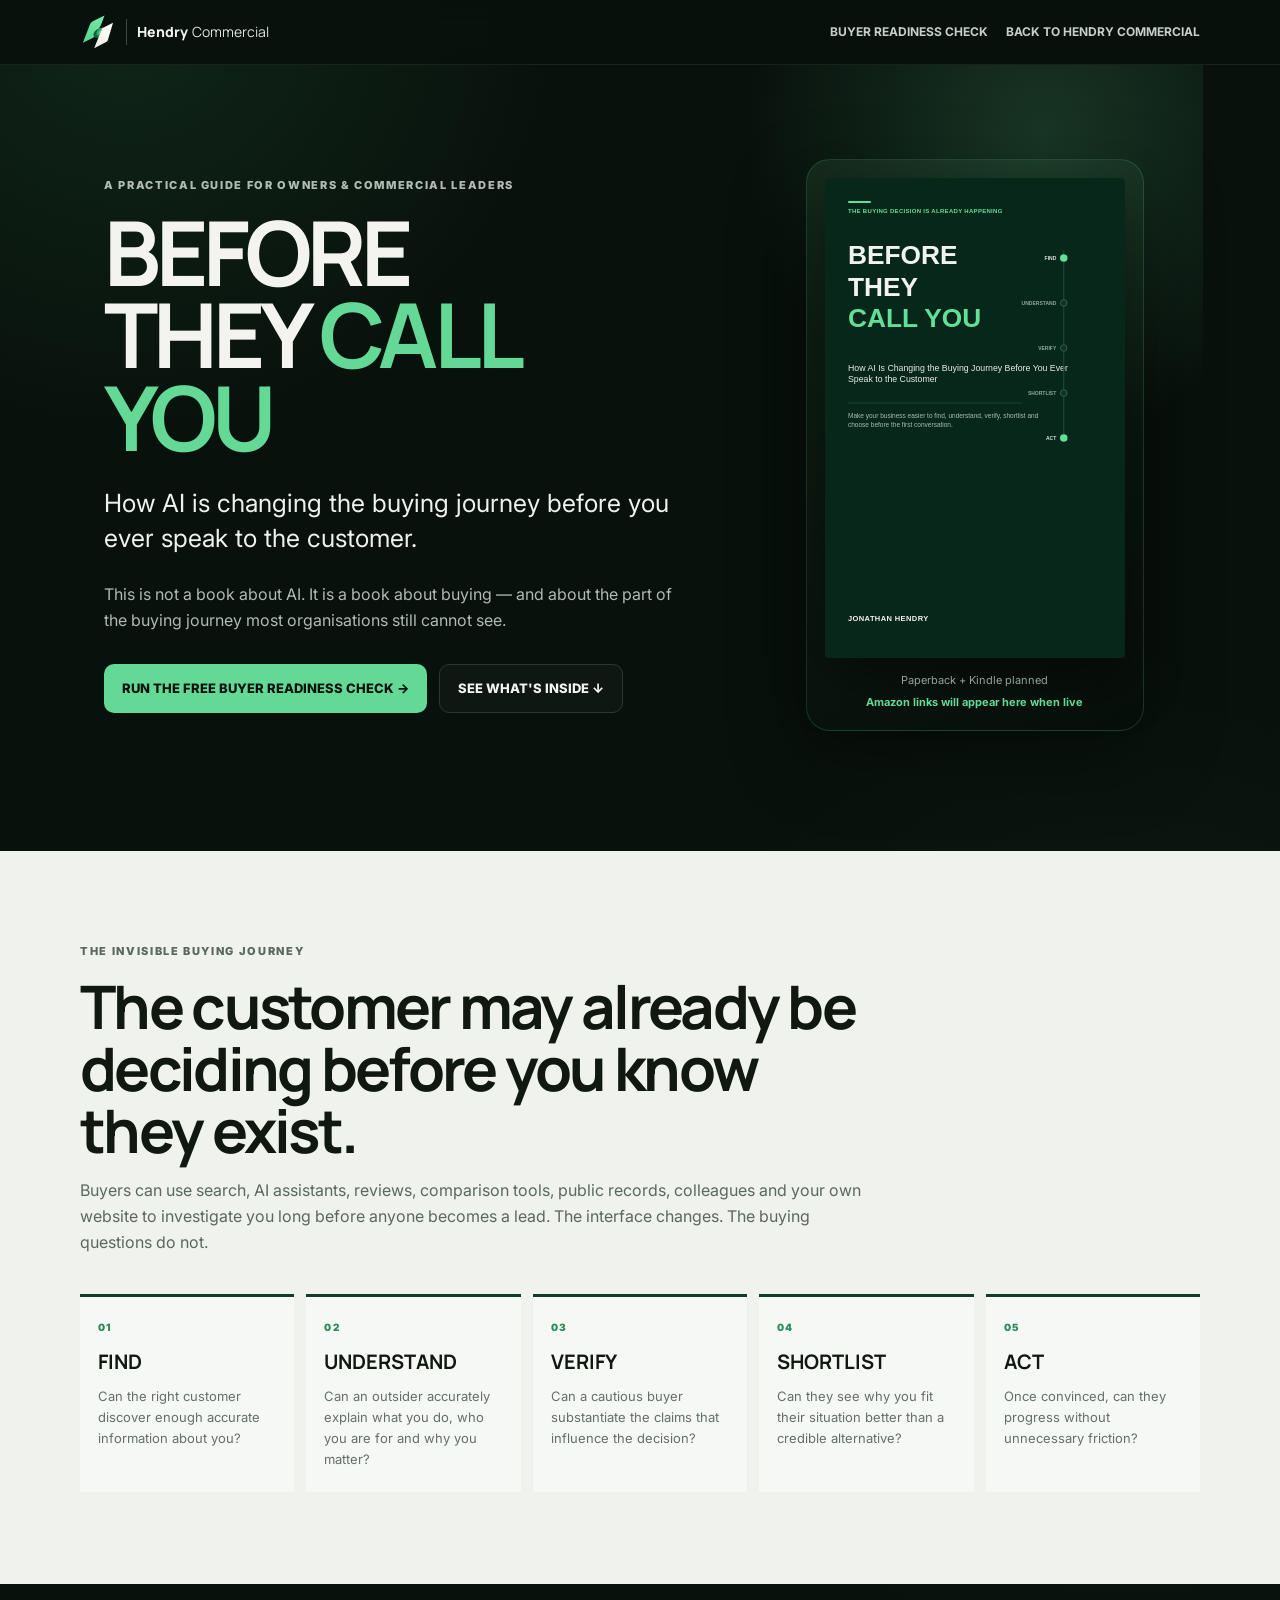
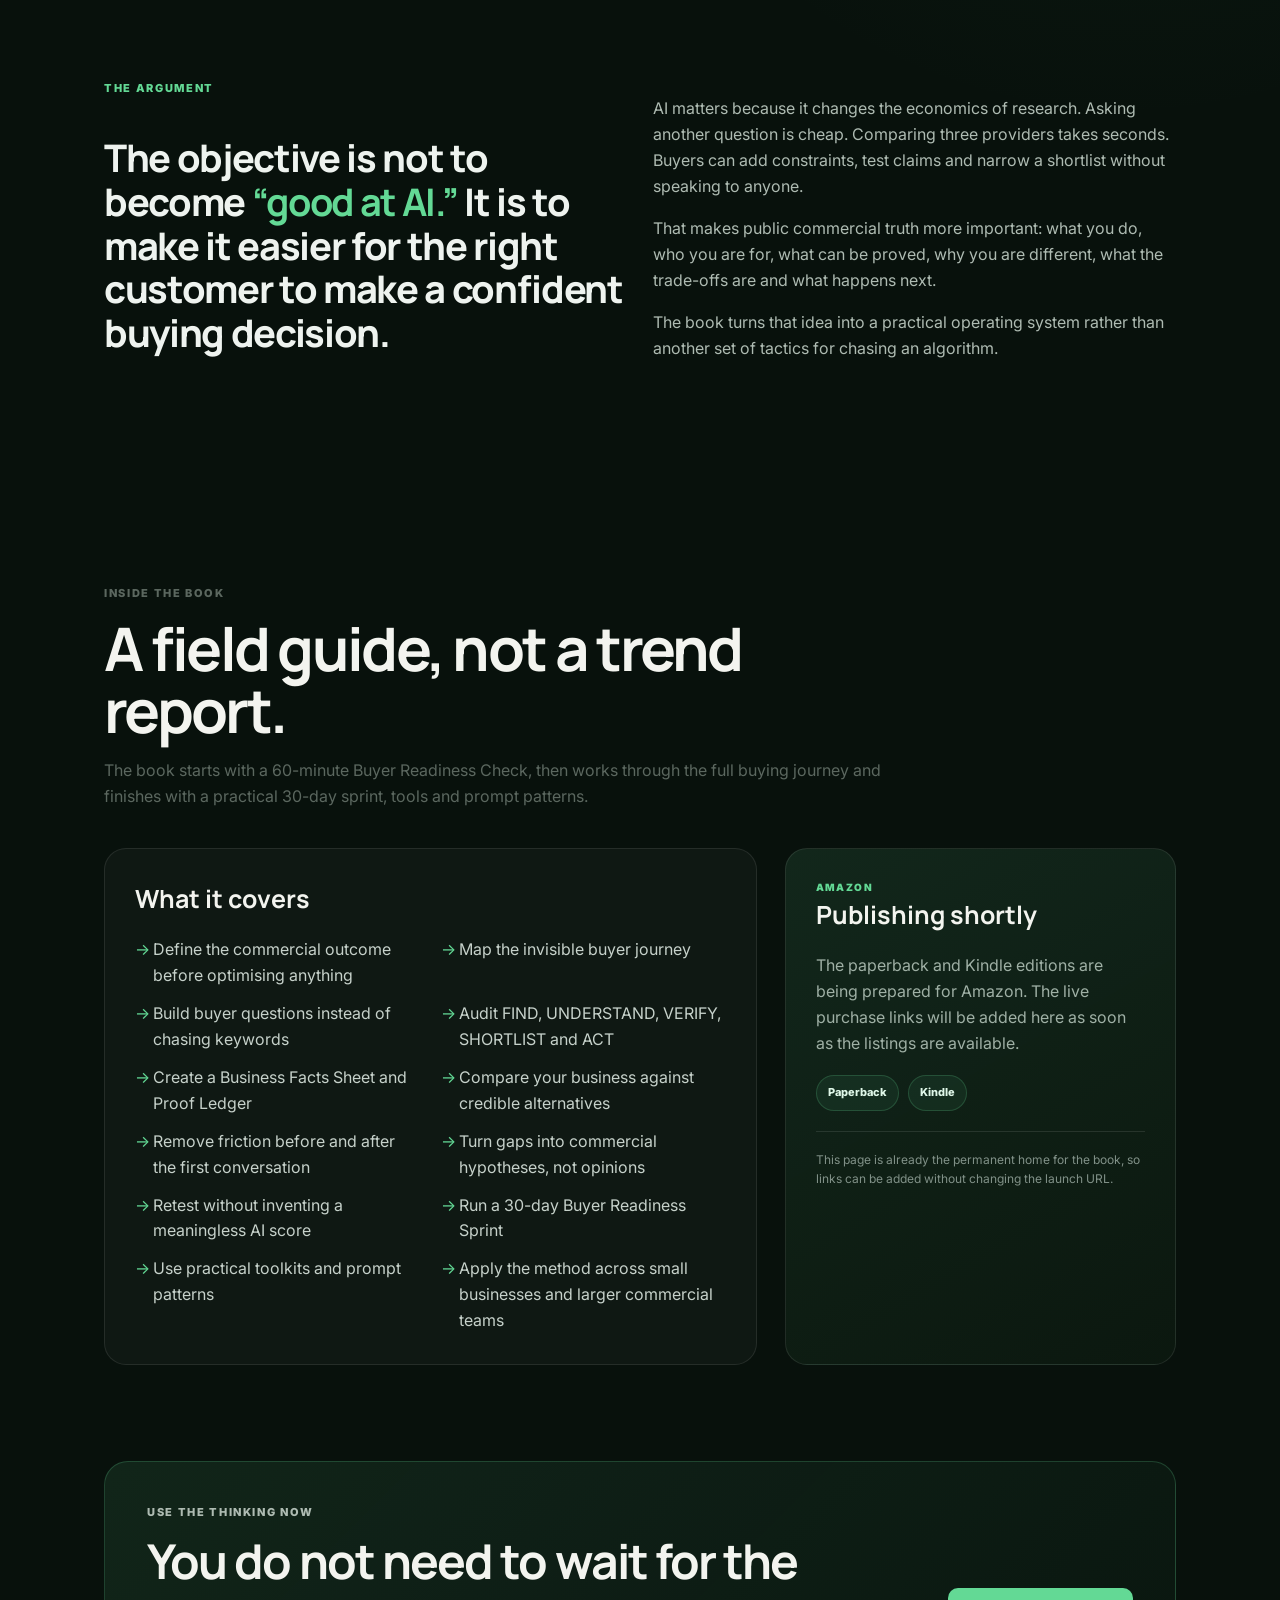
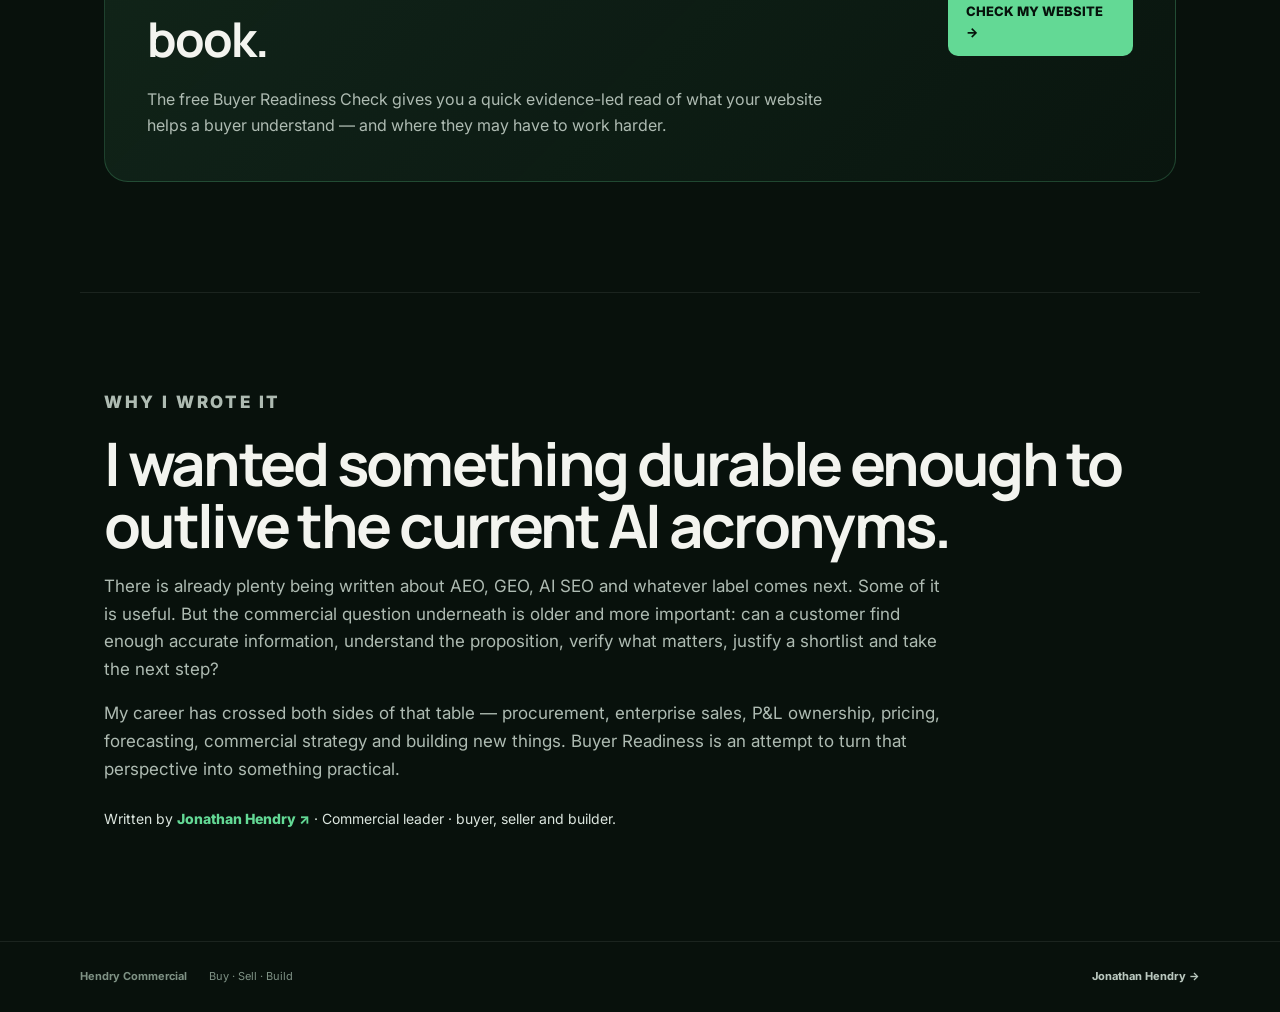
==== before-they-call-you/index.html @ a6a34f2a "Add Before They Call You holding page" ====
<!doctype html>
<html lang="en">
<head>
  <meta charset="utf-8">
  <meta name="viewport" content="width=device-width,initial-scale=1,viewport-fit=cover">
  <meta name="theme-color" content="#08110c">
  <title>Before They Call You | Buyer Readiness | Hendry Commercial</title>
  <meta name="description" content="Before They Call You by Jonathan Hendry: a practical guide to making your business easier to find, understand, verify, shortlist and choose before the first conversation.">
  <link rel="canonical" href="https://hendrycommercial.co.uk/before-they-call-you/">
  <meta property="og:type" content="book">
  <meta property="og:site_name" content="Hendry Commercial">
  <meta property="og:title" content="Before They Call You">
  <meta property="og:description" content="How AI is changing the buying journey before you ever speak to the customer.">
  <meta property="og:url" content="https://hendrycommercial.co.uk/before-they-call-you/">
  <meta property="og:image" content="https://hendrycommercial.co.uk/linkedin-preview-hd-20260923-v2.png">
  <meta name="twitter:card" content="summary_large_image">
  <script type="application/ld+json">
  {
    "@context":"https://schema.org",
    "@type":"Book",
    "name":"Before They Call You",
    "author":{"@type":"Person","name":"Jonathan Hendry","url":"https://hendrycommercial.co.uk/"},
    "inLanguage":"en-GB",
    "description":"A practical guide to improving how a business is found, understood, verified, shortlisted and chosen during AI-assisted buying journeys.",
    "url":"https://hendrycommercial.co.uk/before-they-call-you/"
  }
  </script>
  <link rel="preconnect" href="https://fonts.googleapis.com">
  <link rel="preconnect" href="https://fonts.gstatic.com" crossorigin>
  <link href="https://fonts.googleapis.com/css2?family=Inter:wght@400;500;600;700&family=Manrope:wght@500;600;700;800&display=swap" rel="stylesheet">
  <link rel="stylesheet" href="/before-they-call-you/book.css?v=20260928-1">
</head>
<body>
  <header class="sitebar">
    <a class="brand" href="/" aria-label="Hendry Commercial home">
      <span class="brand-mark" aria-hidden="true">
        <svg viewBox="0 0 455 485" xmlns="http://www.w3.org/2000/svg"><defs><linearGradient id="hc-green-book" x1=".08" y1=".9" x2=".88" y2=".04"><stop offset="0" stop-color="#58d691"/><stop offset="1" stop-color="#79e6a7"/></linearGradient><linearGradient id="hc-fold-book" x1=".15" y1=".85" x2=".8" y2=".1"><stop offset="0" stop-color="#156b45"/><stop offset="1" stop-color="#0f4d34"/></linearGradient><linearGradient id="hc-white-book" x1=".08" y1=".95" x2=".92" y2=".05"><stop offset="0" stop-color="#eeede7"/><stop offset="1" stop-color="#fffefa"/></linearGradient></defs><path fill="url(#hc-green-book)" d="M315 21L170 90C150 100 135 113 124 129L24 387L156 325C168 319 177 310 184 298C197 306 214 311 233 312L291 182C273 190 254 198 234 198C251 181 263 158 274 130Z"/><path fill="url(#hc-fold-book)" d="M234 198C206 208 181 229 170 256C160 282 168 303 184 314C198 324 217 328 233 322L256 270C237 278 222 274 215 263C208 252 213 232 229 217C238 208 248 201 260 196C251 198 242 199 234 198Z"/><path fill="#2ca86a" d="M229 217C242 206 260 198 291 182L278 212C259 225 246 236 240 249C234 262 238 272 256 270L244 297C224 294 211 286 207 273C202 256 211 235 229 217Z"/><path fill="url(#hc-white-book)" d="M430 118L284 192L176 462L338 378C348 373 356 365 360 354L430 118Z"/></svg>
      </span>
      <span class="brand-separator" aria-hidden="true"></span>
      <span class="brand-name"><strong>Hendry</strong><span>Commercial</span></span>
    </a>
    <nav>
      <a href="/check">BUYER READINESS CHECK</a>
      <a href="/">BACK TO HENDRY COMMERCIAL</a>
    </nav>
  </header>

  <main>
    <section class="hero">
      <div>
        <p class="eyebrow">A practical guide for owners &amp; commercial leaders</p>
        <h1>BEFORE<br>THEY <span>CALL YOU</span></h1>
        <p class="lead">How AI is changing the buying journey before you ever speak to the customer.</p>
        <p>This is not a book about AI. It is a book about buying — and about the part of the buying journey most organisations still cannot see.</p>
        <div class="actions">
          <a class="btn primary" href="/check">RUN THE FREE BUYER READINESS CHECK →</a>
          <a class="btn ghost" href="#book">SEE WHAT'S INSIDE ↓</a>
        </div>
      </div>

      <a class="coverCard" href="#book" aria-label="See more about Before They Call You">
        <img src="/assets/before-they-call-you-book-cover.svg" alt="Cover of Before They Call You by Jonathan Hendry">
        <div class="coverNote">Paperback + Kindle planned<strong>Amazon links will appear here when live</strong></div>
      </a>
    </section>

    <section class="lightSection">
      <div class="inner">
        <div class="sectionHead">
          <p class="eyebrow">The invisible buying journey</p>
          <h2>The customer may already be deciding before you know they exist.</h2>
          <p>Buyers can use search, AI assistants, reviews, comparison tools, public records, colleagues and your own website to investigate you long before anyone becomes a lead. The interface changes. The buying questions do not.</p>
        </div>

        <div class="pathway">
          <article><span class="num">01</span><h3>FIND</h3><p>Can the right customer discover enough accurate information about you?</p></article>
          <article><span class="num">02</span><h3>UNDERSTAND</h3><p>Can an outsider accurately explain what you do, who you are for and why you matter?</p></article>
          <article><span class="num">03</span><h3>VERIFY</h3><p>Can a cautious buyer substantiate the claims that influence the decision?</p></article>
          <article><span class="num">04</span><h3>SHORTLIST</h3><p>Can they see why you fit their situation better than a credible alternative?</p></article>
          <article><span class="num">05</span><h3>ACT</h3><p>Once convinced, can they progress without unnecessary friction?</p></article>
        </div>
      </div>
    </section>

    <section class="darkSection">
      <div class="twoCol">
        <div>
          <p class="eyebrow">The argument</p>
          <p class="manifesto">The objective is not to become <strong>“good at AI.”</strong> It is to make it easier for the right customer to make a confident buying decision.</p>
        </div>
        <div class="copy">
          <p>AI matters because it changes the economics of research. Asking another question is cheap. Comparing three providers takes seconds. Buyers can add constraints, test claims and narrow a shortlist without speaking to anyone.</p>
          <p>That makes public commercial truth more important: what you do, who you are for, what can be proved, why you are different, what the trade-offs are and what happens next.</p>
          <p>The book turns that idea into a practical operating system rather than another set of tactics for chasing an algorithm.</p>
        </div>
      </div>
    </section>

    <section id="book" class="bookSection">
      <div class="sectionHead">
        <p class="eyebrow">Inside the book</p>
        <h2>A field guide, not a trend report.</h2>
        <p>The book starts with a 60-minute Buyer Readiness Check, then works through the full buying journey and finishes with a practical 30-day sprint, tools and prompt patterns.</p>
      </div>

      <div class="bookGrid">
        <div class="contents">
          <h3>What it covers</h3>
          <ul>
            <li>Define the commercial outcome before optimising anything</li>
            <li>Map the invisible buyer journey</li>
            <li>Build buyer questions instead of chasing keywords</li>
            <li>Audit FIND, UNDERSTAND, VERIFY, SHORTLIST and ACT</li>
            <li>Create a Business Facts Sheet and Proof Ledger</li>
            <li>Compare your business against credible alternatives</li>
            <li>Remove friction before and after the first conversation</li>
            <li>Turn gaps into commercial hypotheses, not opinions</li>
            <li>Retest without inventing a meaningless AI score</li>
            <li>Run a 30-day Buyer Readiness Sprint</li>
            <li>Use practical toolkits and prompt patterns</li>
            <li>Apply the method across small businesses and larger commercial teams</li>
          </ul>
        </div>

        <aside class="comingCard">
          <div class="small">AMAZON</div>
          <h3>Publishing shortly</h3>
          <p>The paperback and Kindle editions are being prepared for Amazon. The live purchase links will be added here as soon as the listings are available.</p>
          <div class="formatRow"><span>Paperback</span><span>Kindle</span></div>
          <div class="holding">This page is already the permanent home for the book, so links can be added without changing the launch URL.</div>
        </aside>
      </div>
    </section>

    <section class="toolCallout">
      <div class="toolInner">
        <div>
          <p class="eyebrow">Use the thinking now</p>
          <h2>You do not need to wait for the book.</h2>
          <p>The free Buyer Readiness Check gives you a quick evidence-led read of what your website helps a buyer understand — and where they may have to work harder.</p>
        </div>
        <a class="btn primary" href="/check">CHECK MY WEBSITE →</a>
      </div>
    </section>

    <section class="whySection">
      <p class="eyebrow">Why I wrote it</p>
      <h2>I wanted something durable enough to outlive the current AI acronyms.</h2>
      <p>There is already plenty being written about AEO, GEO, AI SEO and whatever label comes next. Some of it is useful. But the commercial question underneath is older and more important: can a customer find enough accurate information, understand the proposition, verify what matters, justify a shortlist and take the next step?</p>
      <p>My career has crossed both sides of that table — procurement, enterprise sales, P&amp;L ownership, pricing, forecasting, commercial strategy and building new things. Buyer Readiness is an attempt to turn that perspective into something practical.</p>
      <p class="authorLine">Written by <a href="/">Jonathan Hendry ↗</a> · Commercial leader · buyer, seller and builder.</p>
    </section>
  </main>

  <footer>
    <strong>Hendry Commercial</strong>
    <p>Buy · Sell · Build</p>
    <a href="/">Jonathan Hendry →</a>
  </footer>
</body>
</html>
---- before-they-call-you/book.css ----
:root{--bg:#08110c;--bg2:#0d1c13;--surface:#101d15;--surface2:#13241a;--text:#f3f4ef;--muted:#a1afa5;--line:#273a2e;--accent:#63d995;--accent2:#91edb6;--max:1120px}*{box-sizing:border-box}html{scroll-behavior:smooth}body{margin:0;background:radial-gradient(circle at 10% 0%,rgba(58,150,92,.16),transparent 28rem),radial-gradient(circle at 88% 28%,rgba(58,150,92,.08),transparent 34rem),var(--bg);color:var(--text);font-family:Inter,Arial,sans-serif;line-height:1.62}a{color:inherit;text-decoration:none}::selection{background:var(--accent);color:#06120b}.sitebar{position:sticky;top:0;z-index:20;display:flex;align-items:center;justify-content:space-between;gap:22px;padding:14px max(22px,calc((100vw - var(--max))/2));background:rgba(8,17,12,.9);backdrop-filter:blur(12px);border-bottom:1px solid rgba(255,255,255,.07)}.brand{display:inline-flex;align-items:center;gap:10px;font-family:Manrope,sans-serif}.brand-mark{width:36px;height:36px;display:flex}.brand-mark svg{width:100%;height:100%}.brand-separator{width:1px;height:26px;background:rgba(243,244,239,.24)}.brand-name{display:flex;gap:4px;align-items:baseline;font-size:14px}.brand-name strong{font-weight:800}.brand-name span{color:#dce2de}.sitebar nav{display:flex;align-items:center;gap:18px}.sitebar nav a{font-size:12px;font-weight:700;color:#c5d0c8}.sitebar nav a:hover{color:var(--accent)}main{overflow:hidden}.hero{max-width:var(--max);margin:0 auto;padding:clamp(54px,8vw,94px) 24px clamp(72px,10vw,120px);display:grid;grid-template-columns:minmax(0,1.18fr) minmax(290px,.82fr);gap:clamp(42px,7vw,90px);align-items:center}.eyebrow{font-size:11px;letter-spacing:.15em;text-transform:uppercase;color:var(--accent);font-weight:850;margin:0 0 16px}.hero h1{font-family:Manrope,sans-serif;font-size:clamp(54px,7vw,92px);line-height:.92;letter-spacing:-.055em;margin:0 0 28px;max-width:780px}.hero h1 span{color:var(--accent)}.hero .lead{font-size:clamp(20px,2vw,25px);line-height:1.42;color:#eef2ef;max-width:780px}.hero p:not(.lead){max-width:760px;color:#afbbb3}.actions{display:flex;gap:12px;flex-wrap:wrap;margin-top:30px}.btn{display:inline-flex;align-items:center;justify-content:center;min-height:48px;padding:13px 18px;border-radius:10px;font-size:13px;font-weight:800}.btn.primary{background:var(--accent);color:#06120b}.btn.primary:hover{background:var(--accent2)}.btn.ghost{border:1px solid var(--line);background:rgba(255,255,255,.025)}.btn.ghost:hover{border-color:#4f735c}.coverCard{position:relative;max-width:340px;justify-self:center;padding:18px;border:1px solid rgba(99,217,149,.18);border-radius:24px;background:linear-gradient(150deg,rgba(18,36,25,.92),rgba(7,15,10,.98));box-shadow:0 26px 76px rgba(0,0,0,.34)}.coverCard:before{content:"";position:absolute;inset:-18%;background:radial-gradient(circle at 65% 10%,rgba(99,217,149,.18),transparent 40%);pointer-events:none}.coverCard img{position:relative;display:block;width:100%;height:auto;border-radius:4px;box-shadow:0 20px 55px rgba(0,0,0,.42)}.coverNote{position:relative;text-align:center;color:#91a399;font-size:11px;margin-top:14px}.coverNote strong{display:block;color:var(--accent);margin-top:4px}.lightSection{background:#eff2ed;color:#101810;padding:clamp(64px,8vw,92px) 24px}.inner{max-width:var(--max);margin:0 auto}.sectionHead{max-width:790px;margin-bottom:38px}.sectionHead h2,.darkSection h2,.bookSection h2,.whySection h2{font-family:Manrope,sans-serif;font-size:clamp(36px,4.7vw,60px);letter-spacing:-.045em;line-height:1.03;margin:0 0 16px}.sectionHead p{color:#5b675f}.pathway{display:grid;grid-template-columns:repeat(5,1fr);gap:12px}.pathway article{padding:22px 18px;border-top:3px solid #153c28;background:rgba(255,255,255,.42)}.pathway .num{display:block;font-size:10px;font-weight:900;letter-spacing:.12em;color:#2a8c58}.pathway h3{font-family:Manrope,sans-serif;font-size:20px;margin:11px 0 8px}.pathway p{margin:0;color:#647067;font-size:13px}.darkSection,.bookSection,.whySection{max-width:var(--max);margin:0 auto;padding:clamp(68px,8vw,96px) 24px}.twoCol{display:grid;grid-template-columns:1fr 1fr;gap:26px;align-items:start}.manifesto{font-size:clamp(24px,3vw,38px);font-family:Manrope,sans-serif;font-weight:750;letter-spacing:-.035em;line-height:1.15;color:#eef3ef}.manifesto strong{color:var(--accent)}.copy p{color:#aebbb2}.bookGrid{display:grid;grid-template-columns:1.25fr .75fr;gap:28px;margin-top:36px}.contents,.comingCard{border:1px solid rgba(255,255,255,.09);border-radius:22px;padding:30px;background:rgba(255,255,255,.032)}.contents h3,.comingCard h3{font-family:Manrope,sans-serif;font-size:25px;margin:0 0 18px}.contents ul{list-style:none;padding:0;margin:0;display:grid;grid-template-columns:1fr 1fr;gap:12px 22px}.contents li{position:relative;padding-left:18px;color:#c6d1ca}.contents li:before{content:"→";position:absolute;left:0;color:var(--accent)}.comingCard{background:linear-gradient(150deg,rgba(20,42,29,.9),rgba(12,24,16,.94))}.small{font-size:10px;letter-spacing:.14em;color:var(--accent);font-weight:900}.comingCard p{color:#9fb0a5}.formatRow{display:flex;gap:9px;flex-wrap:wrap;margin:18px 0}.formatRow span{border:1px solid rgba(99,217,149,.2);background:rgba(99,217,149,.07);border-radius:999px;padding:8px 11px;color:#dff7e8;font-size:11px;font-weight:800}.holding{border-top:1px solid rgba(255,255,255,.1);margin-top:20px;padding-top:18px;font-size:12px;color:#819188}.toolCallout{max-width:var(--max);margin:0 auto clamp(70px,9vw,110px);padding:0 24px}.toolInner{border:1px solid rgba(99,217,149,.22);background:linear-gradient(135deg,rgba(99,217,149,.1),rgba(99,217,149,.025));border-radius:24px;padding:clamp(26px,4vw,42px);display:flex;align-items:center;justify-content:space-between;gap:34px}.toolInner h2{font-family:Manrope,sans-serif;font-size:clamp(30px,4vw,48px);letter-spacing:-.04em;margin:0 0 10px}.toolInner p{max-width:700px;color:#aebbb2;margin:0}.whySection{border-top:1px solid rgba(255,255,255,.08)}.whySection p{max-width:840px;color:#aebbb2;font-size:17px}.authorLine{margin-top:25px;color:#dbe5de!important;font-size:14px!important}.authorLine a{color:var(--accent);font-weight:800}footer{border-top:1px solid rgba(255,255,255,.08);padding:26px max(22px,calc((100vw - var(--max))/2));display:flex;gap:22px;align-items:center;color:#7e9184;font-size:11px}footer p{margin:0;flex:1}footer a{color:#b9c7be;font-weight:750}@media(max-width:820px){.hero,.twoCol,.bookGrid{grid-template-columns:1fr}.coverCard{max-width:280px}.pathway{grid-template-columns:1fr 1fr}.toolInner{display:block}.toolInner .btn{margin-top:22px}.contents ul{grid-template-columns:1fr}}@media(max-width:520px){.sitebar nav a:first-child{display:none}.hero h1{font-size:52px}.actions .btn{width:100%}.pathway{grid-template-columns:1fr}.coverCard{max-width:255px}.contents,.comingCard{padding:22px}footer{align-items:flex-start;flex-wrap:wrap}}
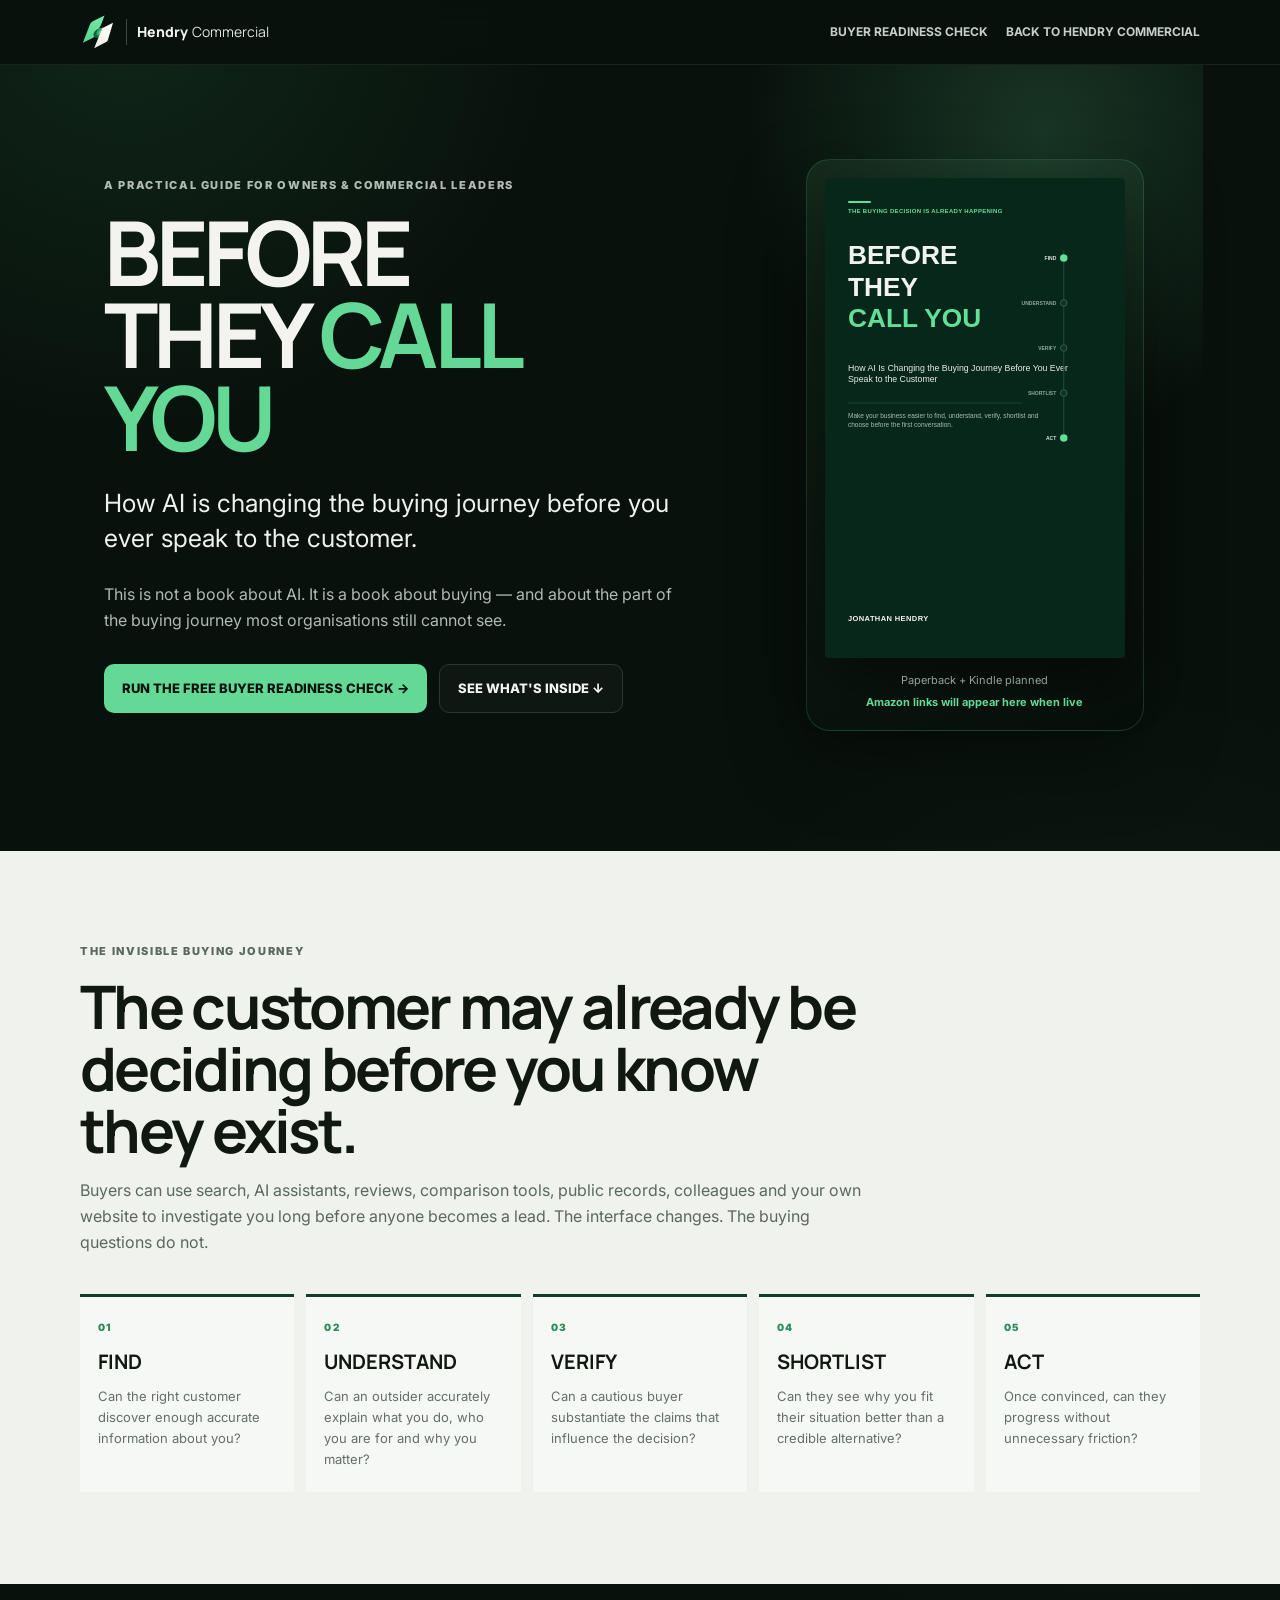
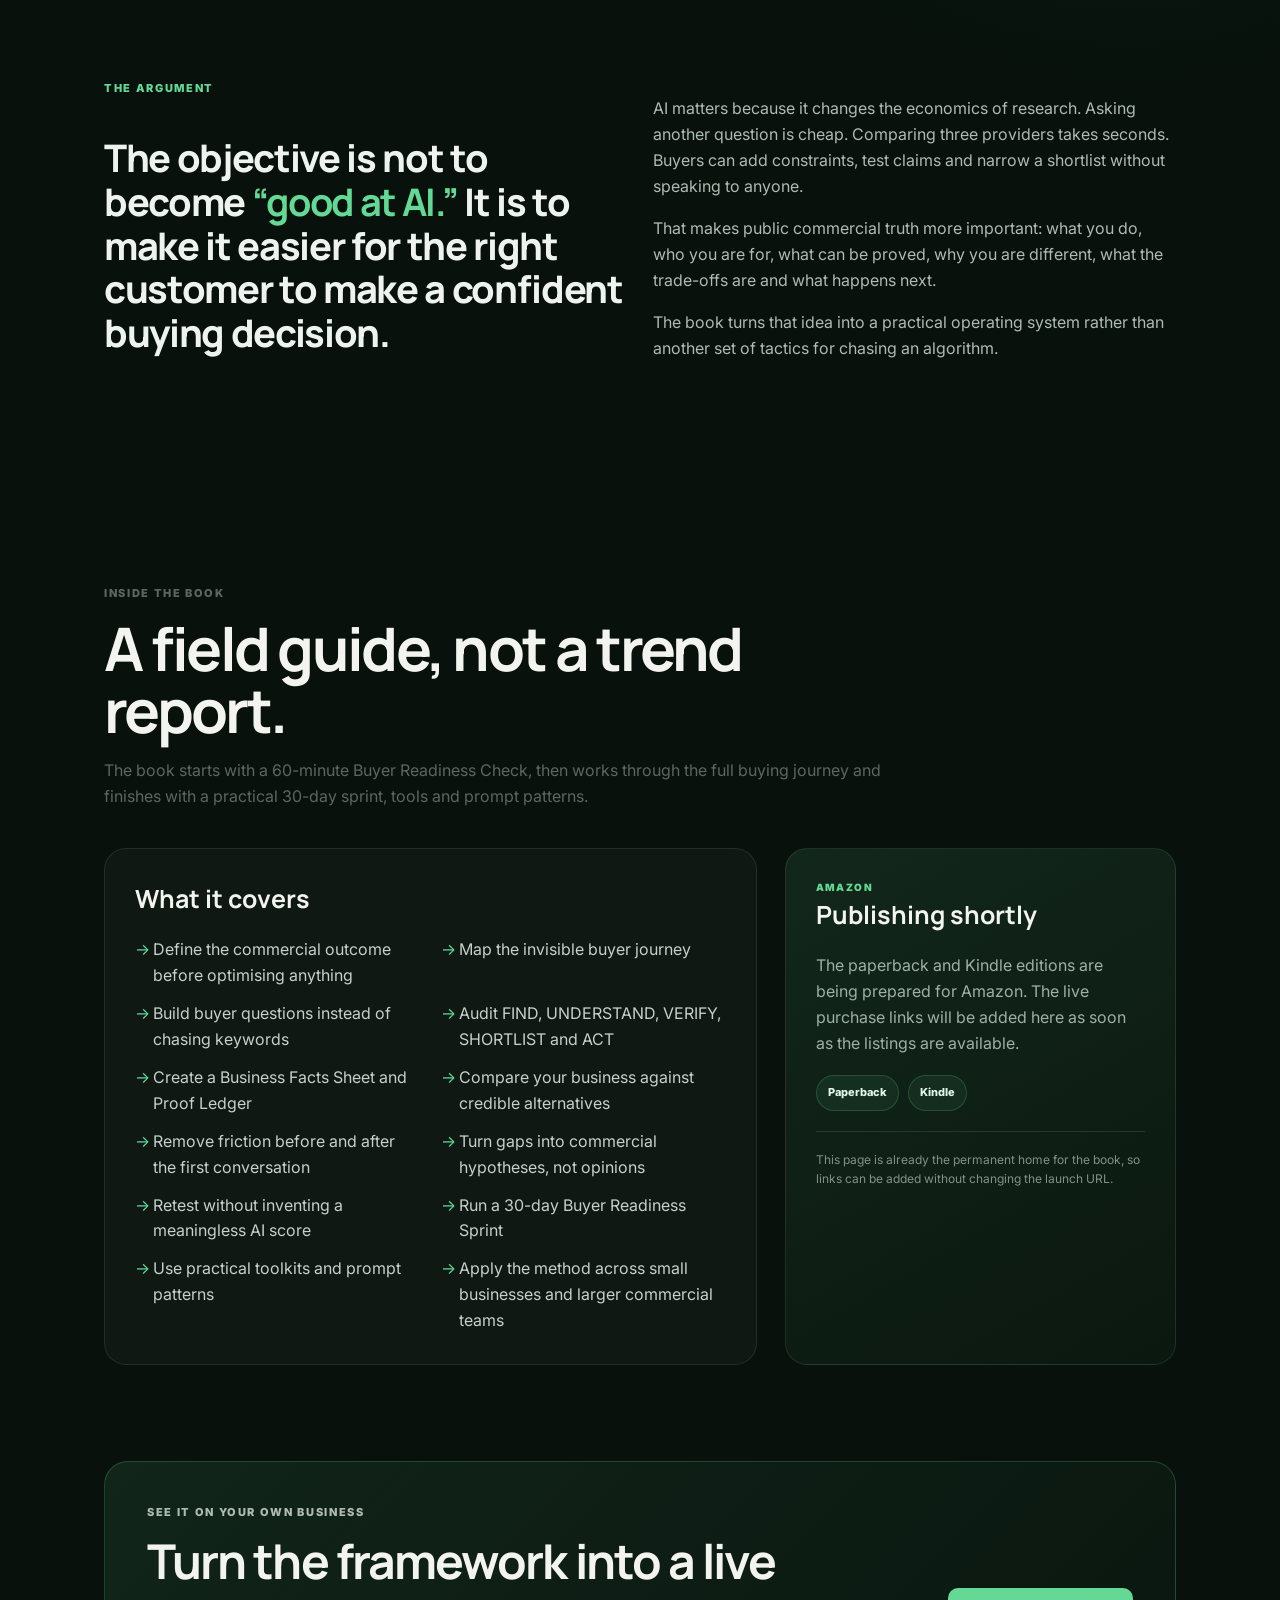
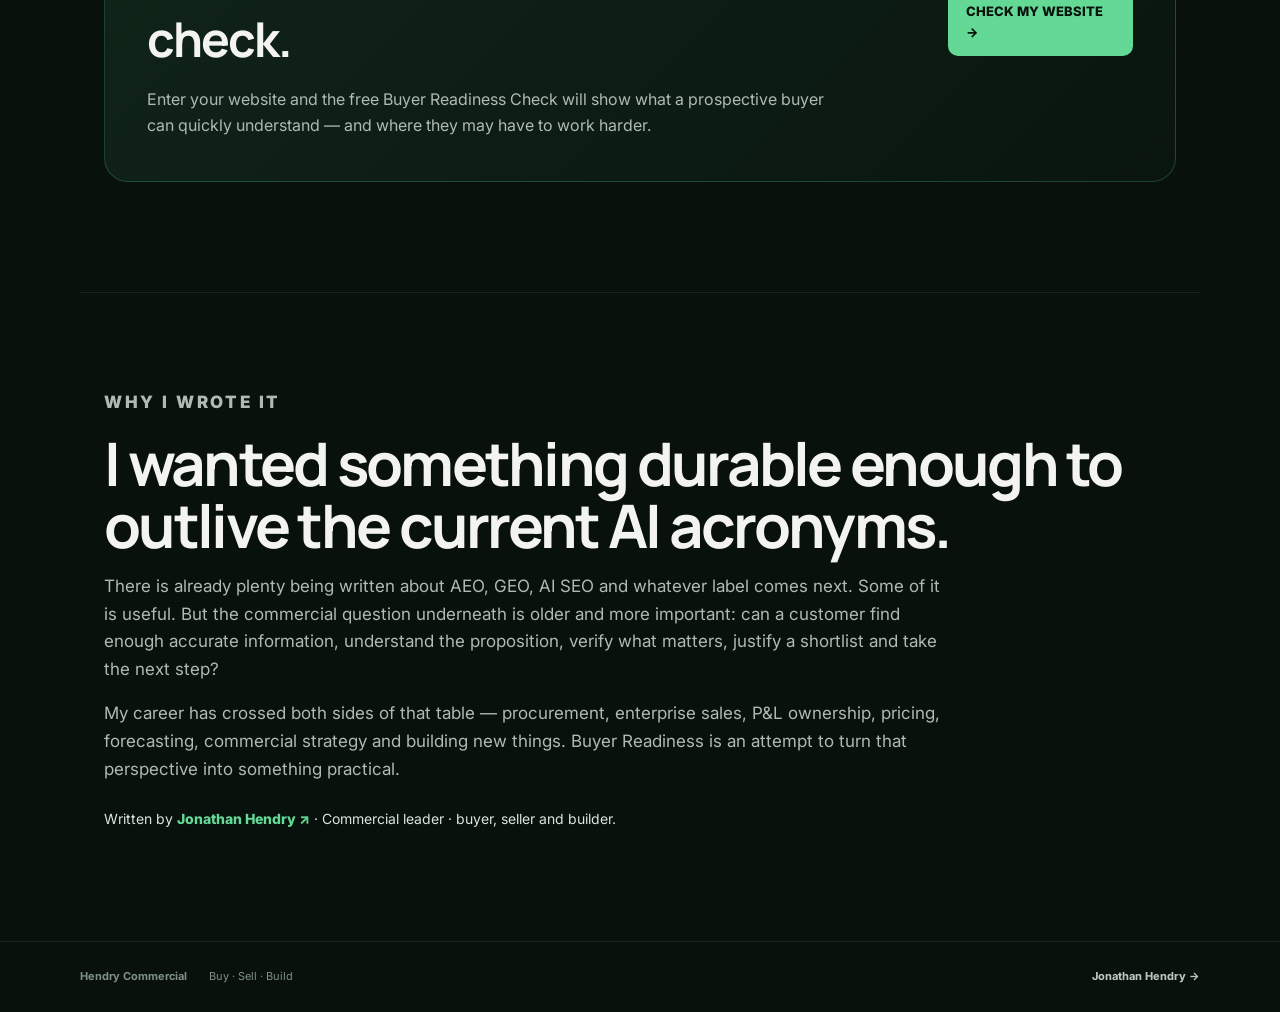
==== commit cd5c8dd4: "Connect book page directly to Buyer Readiness Check" ====
--- a/before-they-call-you/index.html
+++ b/before-they-call-you/index.html
@@ -28,7 +28,7 @@
   <link rel="preconnect" href="https://fonts.googleapis.com">
   <link rel="preconnect" href="https://fonts.gstatic.com" crossorigin>
   <link href="https://fonts.googleapis.com/css2?family=Inter:wght@400;500;600;700&family=Manrope:wght@500;600;700;800&display=swap" rel="stylesheet">
-  <link rel="stylesheet" href="/before-they-call-you/book.css?v=20260928-1">
+  <link rel="stylesheet" href="/before-they-call-you/book.css?v=20260928-2">
 </head>
 <body>
   <header class="sitebar">
@@ -40,7 +40,7 @@
       <span class="brand-name"><strong>Hendry</strong><span>Commercial</span></span>
     </a>
     <nav>
-      <a href="/check">BUYER READINESS CHECK</a>
+      <a href="/check?src=before-they-call-you">BUYER READINESS CHECK</a>
       <a href="/">BACK TO HENDRY COMMERCIAL</a>
     </nav>
   </header>
@@ -53,7 +53,7 @@
         <p class="lead">How AI is changing the buying journey before you ever speak to the customer.</p>
         <p>This is not a book about AI. It is a book about buying — and about the part of the buying journey most organisations still cannot see.</p>
         <div class="actions">
-          <a class="btn primary" href="/check">RUN THE FREE BUYER READINESS CHECK →</a>
+          <a class="btn primary" href="/check?src=before-they-call-you">RUN THE FREE BUYER READINESS CHECK →</a>
           <a class="btn ghost" href="#book">SEE WHAT'S INSIDE ↓</a>
         </div>
       </div>
@@ -135,11 +135,11 @@
     <section class="toolCallout">
       <div class="toolInner">
         <div>
-          <p class="eyebrow">Use the thinking now</p>
-          <h2>You do not need to wait for the book.</h2>
-          <p>The free Buyer Readiness Check gives you a quick evidence-led read of what your website helps a buyer understand — and where they may have to work harder.</p>
+          <p class="eyebrow">See it on your own business</p>
+          <h2>Turn the framework into a live check.</h2>
+          <p>Enter your website and the free Buyer Readiness Check will show what a prospective buyer can quickly understand — and where they may have to work harder.</p>
         </div>
-        <a class="btn primary" href="/check">CHECK MY WEBSITE →</a>
+        <a class="btn primary" href="/check?src=before-they-call-you">CHECK MY WEBSITE →</a>
       </div>
     </section>
 
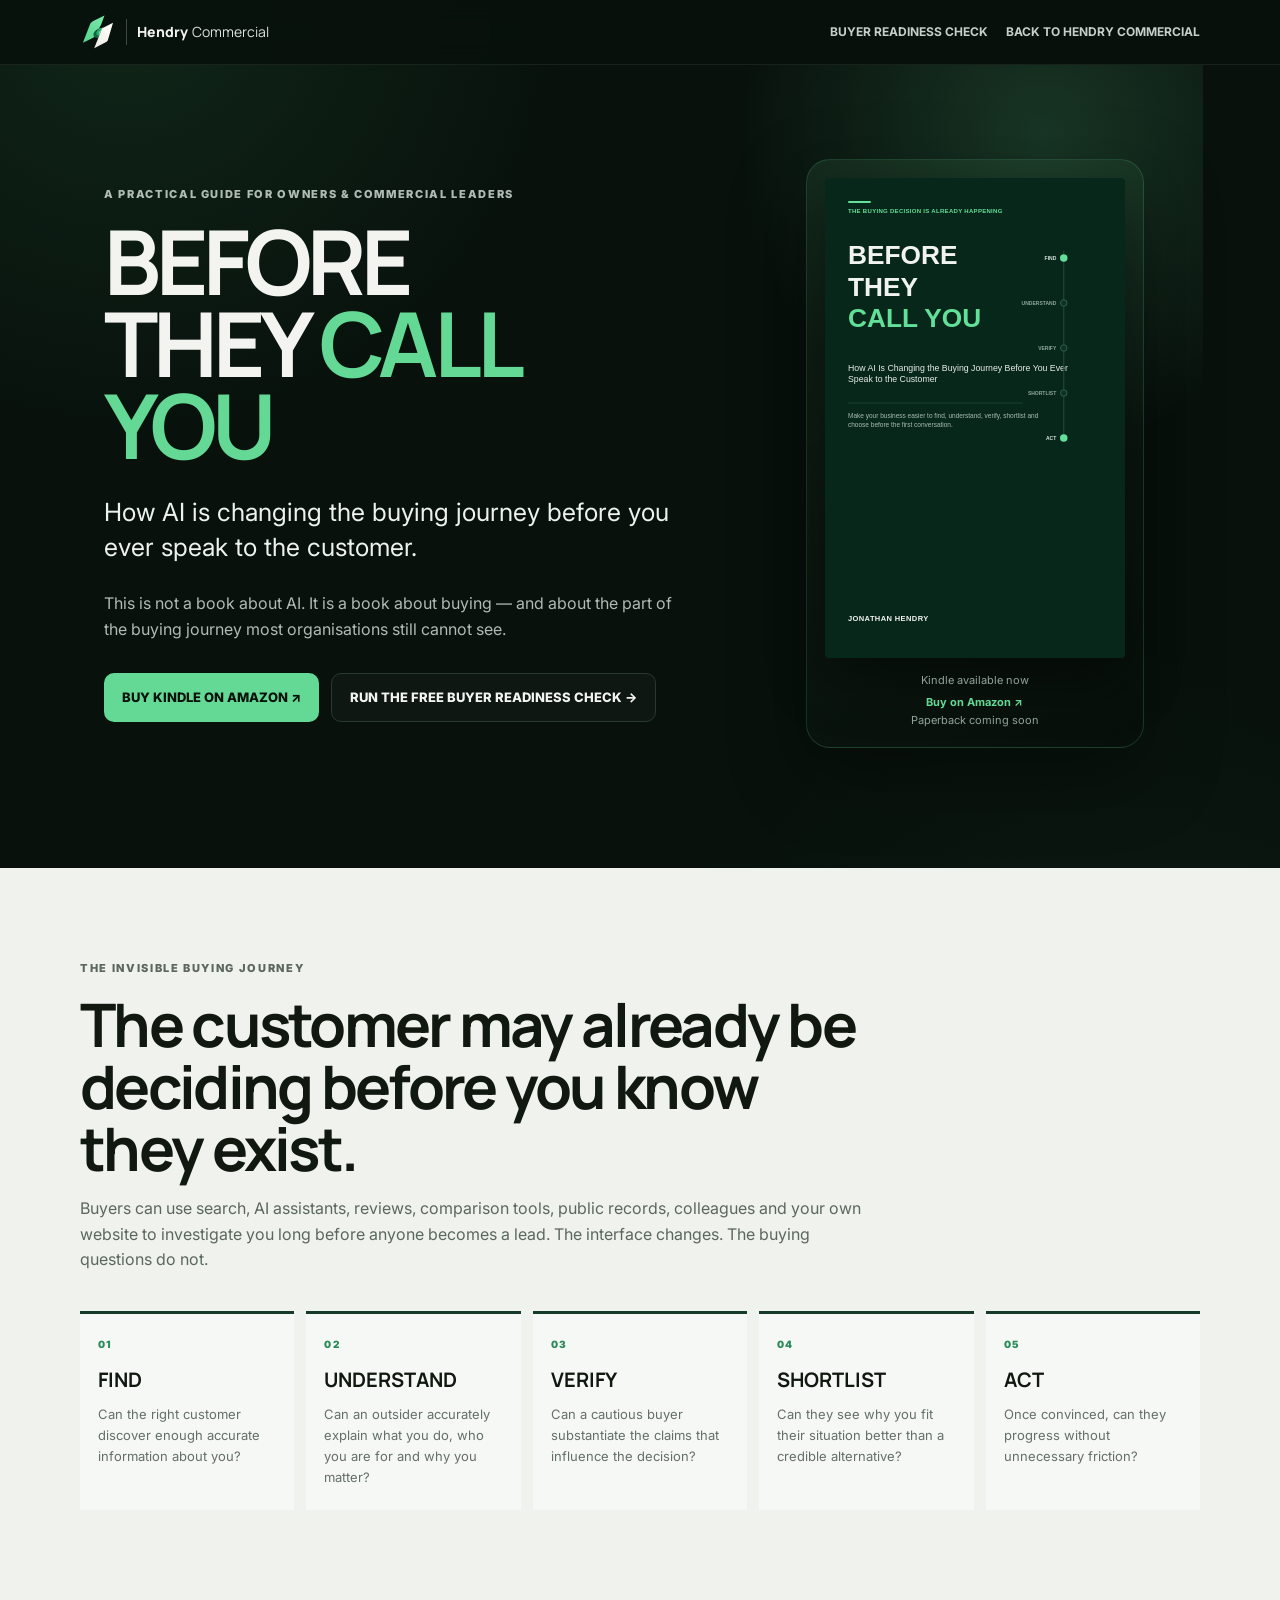
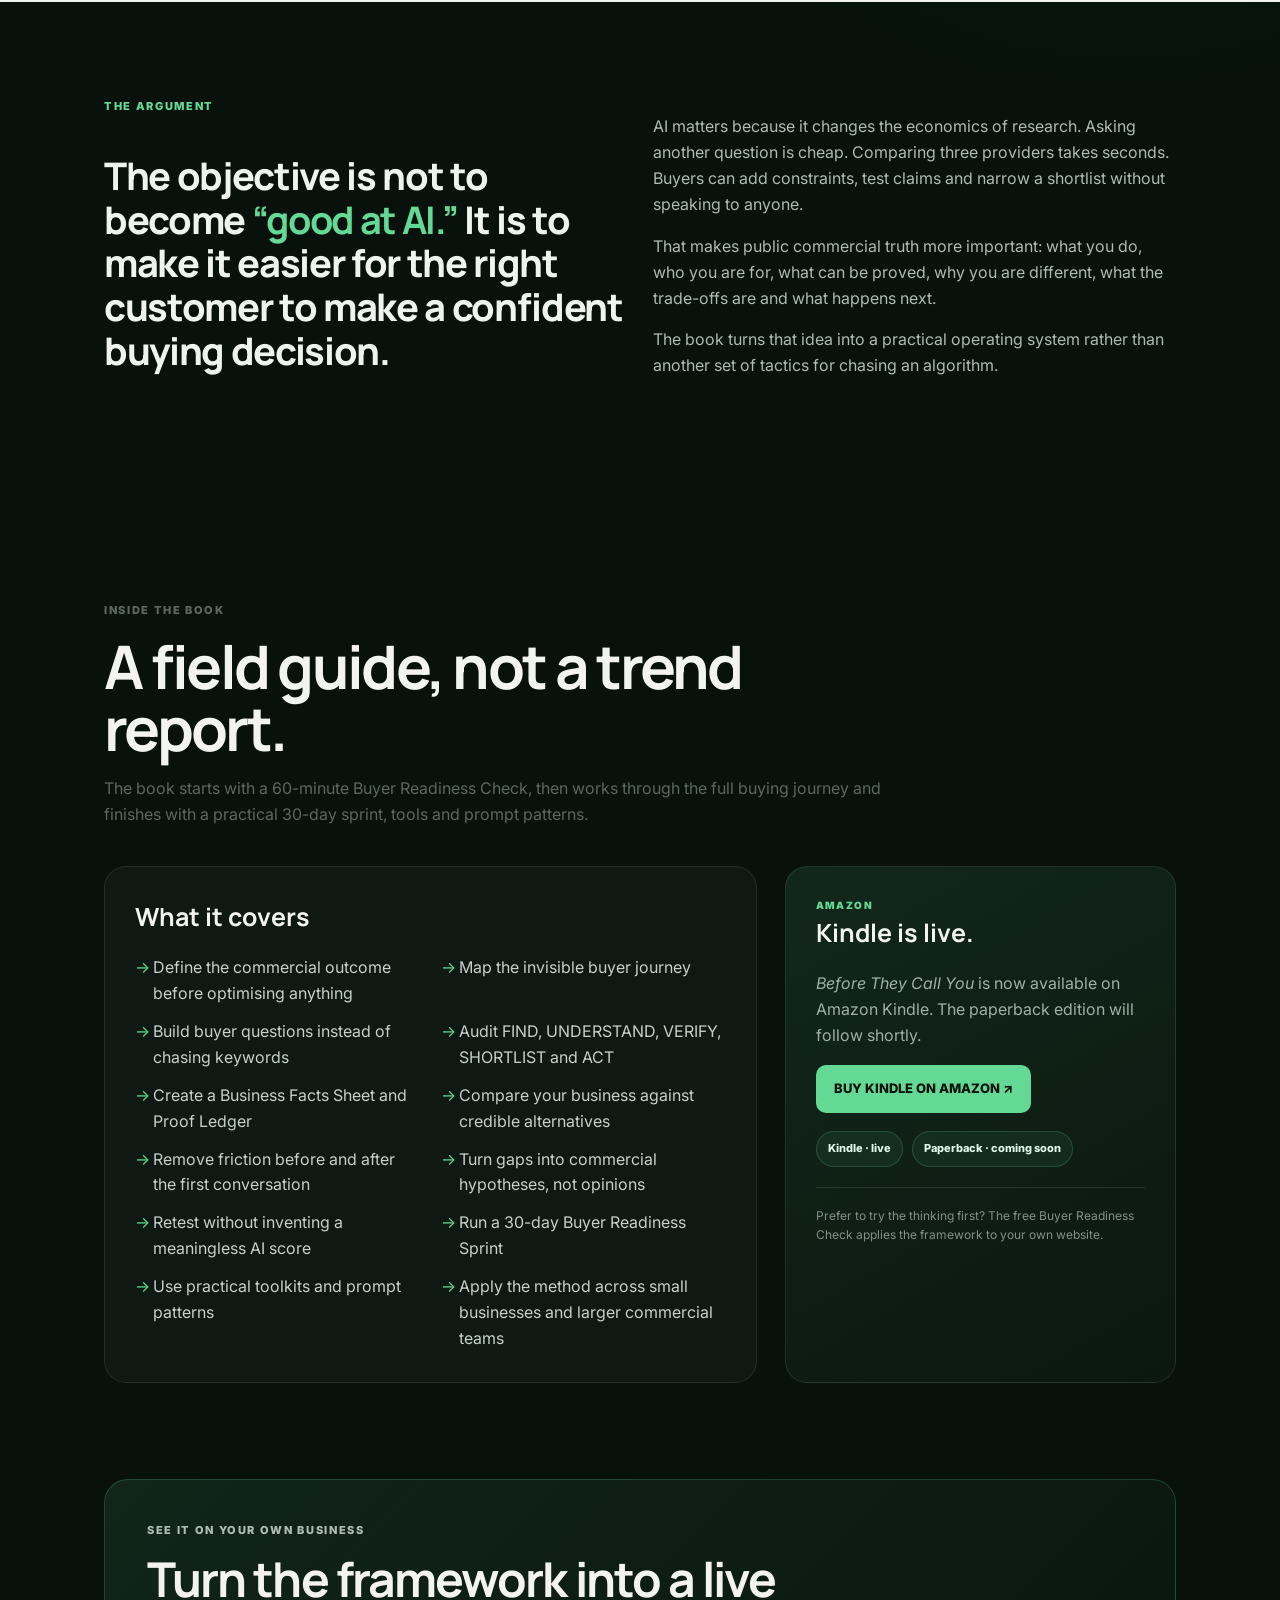
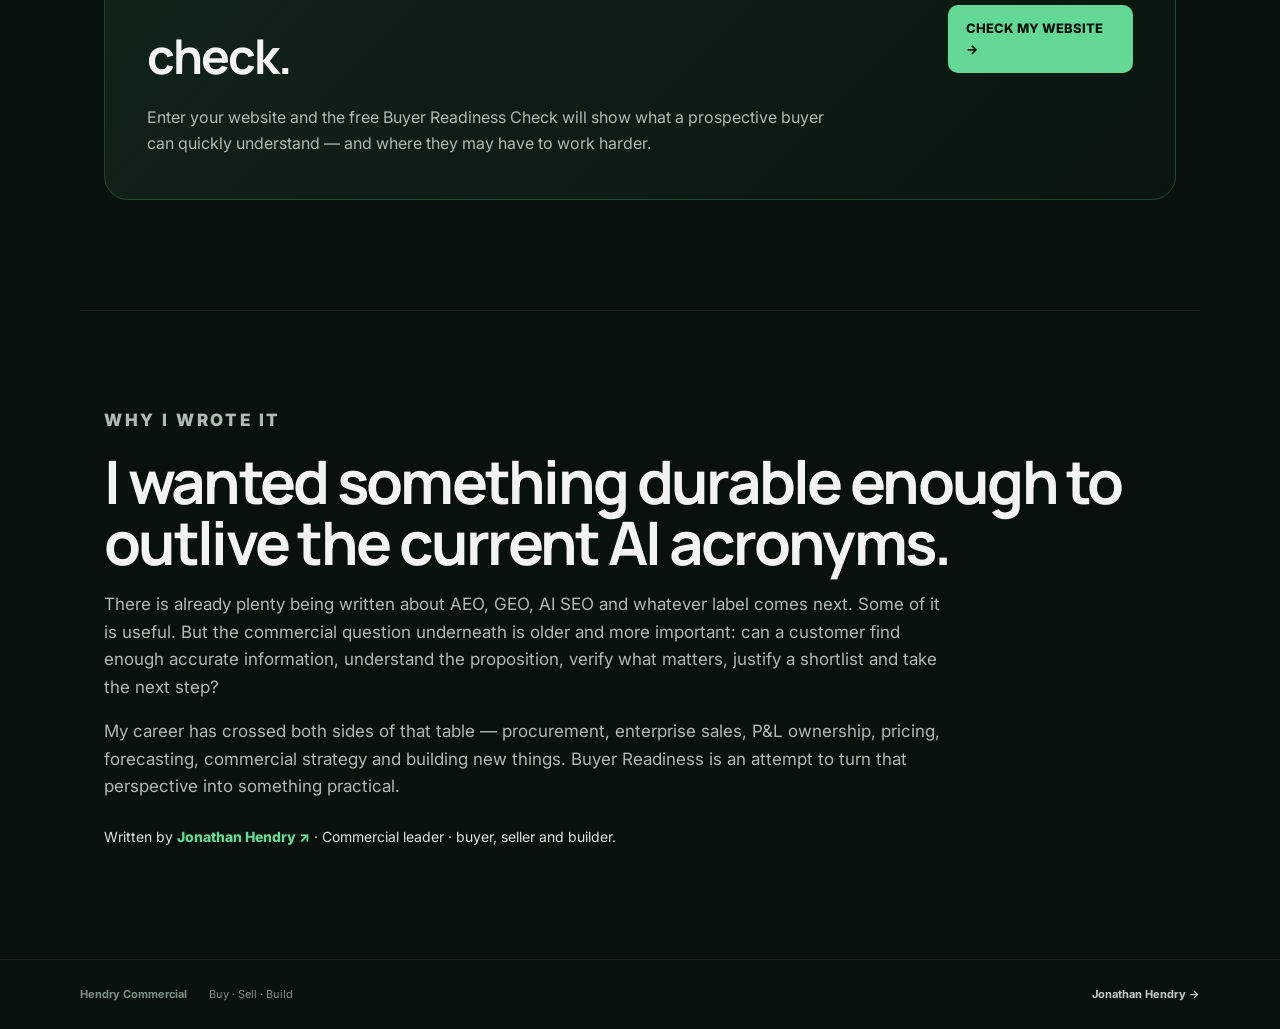
==== commit 3d964d7f: "Publish live Kindle purchase route" ====
--- a/before-they-call-you/index.html
+++ b/before-they-call-you/index.html
@@ -22,13 +22,16 @@
     "author":{"@type":"Person","name":"Jonathan Hendry","url":"https://hendrycommercial.co.uk/"},
     "inLanguage":"en-GB",
     "description":"A practical guide to improving how a business is found, understood, verified, shortlisted and chosen during AI-assisted buying journeys.",
-    "url":"https://hendrycommercial.co.uk/before-they-call-you/"
+    "url":"https://hendrycommercial.co.uk/before-they-call-you/",
+    "bookFormat":"https://schema.org/EBook",
+    "sameAs":"https://www.amazon.co.uk/dp/B0HL8QQWWH",
+    "offers":{"@type":"Offer","url":"https://www.amazon.co.uk/dp/B0HL8QQWWH","availability":"https://schema.org/InStock"}
   }
   </script>
   <link rel="preconnect" href="https://fonts.googleapis.com">
   <link rel="preconnect" href="https://fonts.gstatic.com" crossorigin>
   <link href="https://fonts.googleapis.com/css2?family=Inter:wght@400;500;600;700&family=Manrope:wght@500;600;700;800&display=swap" rel="stylesheet">
-  <link rel="stylesheet" href="/before-they-call-you/book.css?v=20260928-2">
+  <link rel="stylesheet" href="/before-they-call-you/book.css?v=20260928-kindle-live">
 </head>
 <body>
   <header class="sitebar">
@@ -53,14 +56,14 @@
         <p class="lead">How AI is changing the buying journey before you ever speak to the customer.</p>
         <p>This is not a book about AI. It is a book about buying — and about the part of the buying journey most organisations still cannot see.</p>
         <div class="actions">
-          <a class="btn primary" href="/check?src=before-they-call-you">RUN THE FREE BUYER READINESS CHECK →</a>
-          <a class="btn ghost" href="#book">SEE WHAT'S INSIDE ↓</a>
+          <a class="btn primary" href="https://www.amazon.co.uk/dp/B0HL8QQWWH" target="_blank" rel="noreferrer">BUY KINDLE ON AMAZON ↗</a>
+          <a class="btn ghost" href="/check?src=before-they-call-you">RUN THE FREE BUYER READINESS CHECK →</a>
         </div>
       </div>
 
-      <a class="coverCard" href="#book" aria-label="See more about Before They Call You">
+      <a class="coverCard" href="https://www.amazon.co.uk/dp/B0HL8QQWWH" target="_blank" rel="noreferrer" aria-label="Buy Before They Call You on Kindle from Amazon">
         <img src="/assets/before-they-call-you-book-cover.svg" alt="Cover of Before They Call You by Jonathan Hendry">
-        <div class="coverNote">Paperback + Kindle planned<strong>Amazon links will appear here when live</strong></div>
+        <div class="coverNote">Kindle available now<strong>Buy on Amazon ↗</strong><span>Paperback coming soon</span></div>
       </a>
     </section>
 
@@ -122,12 +125,13 @@
           </ul>
         </div>
 
-        <aside class="comingCard">
+        <aside class="comingCard liveBookCard">
           <div class="small">AMAZON</div>
-          <h3>Publishing shortly</h3>
-          <p>The paperback and Kindle editions are being prepared for Amazon. The live purchase links will be added here as soon as the listings are available.</p>
-          <div class="formatRow"><span>Paperback</span><span>Kindle</span></div>
-          <div class="holding">This page is already the permanent home for the book, so links can be added without changing the launch URL.</div>
+          <h3>Kindle is live.</h3>
+          <p><em>Before They Call You</em> is now available on Amazon Kindle. The paperback edition will follow shortly.</p>
+          <a class="btn primary amazonBuy" href="https://www.amazon.co.uk/dp/B0HL8QQWWH" target="_blank" rel="noreferrer">BUY KINDLE ON AMAZON ↗</a>
+          <div class="formatRow"><span class="format-live">Kindle · live</span><span>Paperback · coming soon</span></div>
+          <div class="holding">Prefer to try the thinking first? The free Buyer Readiness Check applies the framework to your own website.</div>
         </aside>
       </div>
     </section>
